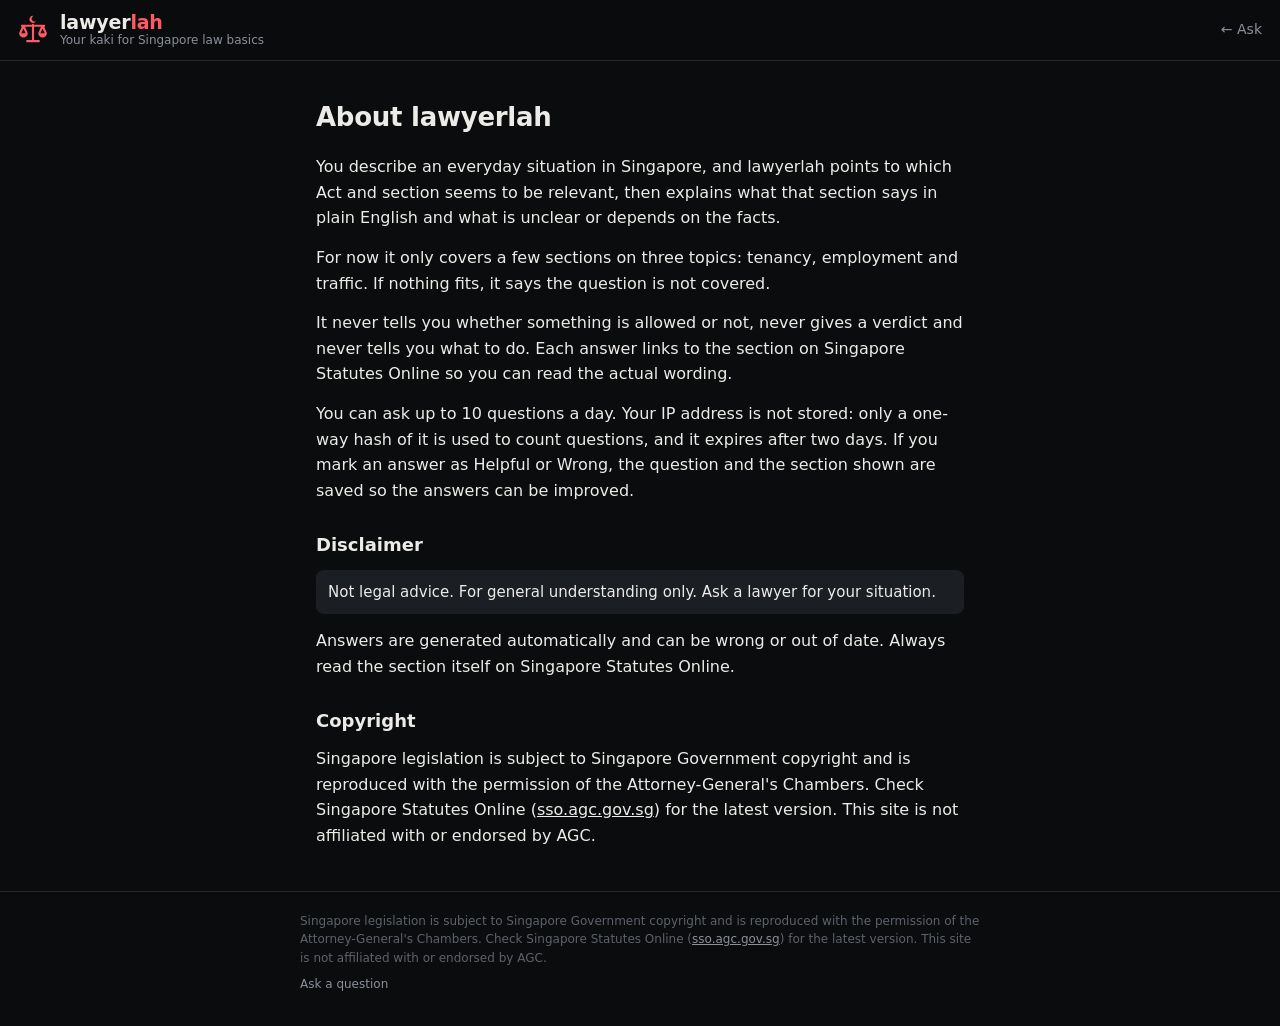
==== web/about.html @ f3852df4 "LawyerLah v1: static site, Cloudflare Worker API, placeholder law data Mobile-first dark site (plain" ====
<!doctype html>
<html lang="en">
<head>
  <meta charset="utf-8">
  <meta name="viewport" content="width=device-width, initial-scale=1, viewport-fit=cover">
  <title>About · lawyerlah</title>
  <meta name="description" content="About lawyerlah: plain-English pointers to which Singapore Act and section seems relevant to an everyday situation. Not legal advice.">
  <meta name="theme-color" content="#0b0c0e">
  <meta name="color-scheme" content="dark">
  <link rel="icon" type="image/svg+xml" href="data:image/svg+xml,%3Csvg xmlns='http://www.w3.org/2000/svg' viewBox='0 0 32 32'%3E%3Crect width='32' height='32' rx='7' fill='%230b0c0e'/%3E%3Cg transform='translate(2.4 2.6) scale(.85)'%3E%3Cpath fill='%23ff5a64' d='M16.74 2.78A3.3 3.3 0 1 0 18.84 7.69A2.7 2.7 0 1 1 16.74 2.78Z'/%3E%3Cpath fill='none' stroke='%23ff5a64' stroke-width='2.4' stroke-linecap='round' stroke-linejoin='round' d='M16 11v15M10.5 26.5h11M5.5 12h21M7 12 4 19M7 12l3 7M25 12l-3 7M25 12l3 7'/%3E%3Cpath fill='%23ff5a64' d='M3 19h8a4 4 0 0 1-8 0zM21 19h8a4 4 0 0 1-8 0z'/%3E%3C/g%3E%3C/svg%3E">
  <link rel="canonical" href="https://lawyerlah.com/about">
  <meta property="og:type" content="website">
  <meta property="og:site_name" content="lawyerlah">
  <meta property="og:title" content="About · lawyerlah">
  <meta property="og:description" content="Plain-English pointers to which Singapore Act and section seems relevant to an everyday situation. Not legal advice.">
  <meta property="og:url" content="https://lawyerlah.com/about">
  <meta property="og:image" content="https://lawyerlah.com/og.png">
  <meta property="og:image:width" content="1200">
  <meta property="og:image:height" content="630">
  <meta name="twitter:card" content="summary_large_image">
  <meta name="twitter:title" content="About · lawyerlah">
  <meta name="twitter:description" content="Plain-English pointers to which Singapore Act and section seems relevant to an everyday situation. Not legal advice.">
  <meta name="twitter:image" content="https://lawyerlah.com/og.png">
  <link rel="stylesheet" href="style.css">
</head>
<body>
  <header class="top">
    <a class="brand" href="/" aria-label="lawyerlah home">
      <svg class="mark" viewBox="0 0 32 32" aria-hidden="true">
        <path fill="currentColor" d="M16.74 2.78A3.3 3.3 0 1 0 18.84 7.69A2.7 2.7 0 1 1 16.74 2.78Z"/>
        <path fill="none" stroke="currentColor" stroke-width="2" stroke-linecap="round" stroke-linejoin="round" d="M16 11v15M10.5 26.5h11M5.5 12h21M7 12 4 19M7 12l3 7M25 12l-3 7M25 12l3 7"/>
        <path fill="currentColor" d="M3 19h8a4 4 0 0 1-8 0zM21 19h8a4 4 0 0 1-8 0z"/>
      </svg>
      <span class="brand-text">
        <span class="wordmark">lawyer<span class="accent">lah</span></span>
        <span class="tagline">Your kaki for Singapore law basics</span>
      </span>
    </a>
    <a class="top-link" href="/">← Ask</a>
  </header>

  <main class="about">
    <h1 class="about-title">About lawyerlah</h1>
    <p>You describe an everyday situation in Singapore, and lawyerlah points to which Act and section seems to be relevant, then explains what that section says in plain English and what is unclear or depends on the facts.</p>
    <p>For now it only covers a few sections on three topics: tenancy, employment and traffic. If nothing fits, it says the question is not covered.</p>
    <p>It never tells you whether something is allowed or not, never gives a verdict and never tells you what to do. Each answer links to the section on Singapore Statutes Online so you can read the actual wording.</p>
    <p>You can ask up to 10 questions a day. Your IP address is not stored: only a one-way hash of it is used to count questions, and it expires after two days. If you mark an answer as Helpful or Wrong, the question and the section shown are saved so the answers can be improved.</p>

    <h2 class="section-title">Disclaimer</h2>
    <p class="disclaimer">Not legal advice. For general understanding only. Ask a lawyer for your situation.</p>
    <p>Answers are generated automatically and can be wrong or out of date. Always read the section itself on Singapore Statutes Online.</p>

    <h2 class="section-title">Copyright</h2>
    <p>Singapore legislation is subject to Singapore Government copyright and is reproduced with the permission of the Attorney-General's Chambers. Check Singapore Statutes Online (<a href="https://sso.agc.gov.sg/" target="_blank" rel="noopener noreferrer">sso.agc.gov.sg</a>) for the latest version. This site is not affiliated with or endorsed by AGC.</p>
  </main>

  <footer class="foot">
    <p>Singapore legislation is subject to Singapore Government copyright and is reproduced with the permission of the Attorney-General's Chambers. Check Singapore Statutes Online (<a href="https://sso.agc.gov.sg/" target="_blank" rel="noopener noreferrer">sso.agc.gov.sg</a>) for the latest version. This site is not affiliated with or endorsed by AGC.</p>
    <p class="foot-links"><a href="/">Ask a question</a></p>
  </footer>
</body>
</html>
---- web/style.css ----
:root {
  --bg: #0b0c0e;
  --surface: #141619;
  --surface-2: #1b1e22;
  --line: #24272c;
  --text: #ecebe7;
  --muted: #8b9099;
  --faint: #5d626b;
  --accent: #ff5a64; /* the one accent: Singapore red, lifted for the dark background */
  --accent-ink: #0b0c0e;
  --warn: #ff9f1c;
  --warn-bg: rgba(255, 159, 28, 0.12);
  --ok: #3ccf7a;

  --radius: 12px;
  --sans: system-ui, -apple-system, "Segoe UI", Roboto, "Helvetica Neue", Arial, sans-serif;
  color-scheme: dark;
}

* { box-sizing: border-box; }
html, body { margin: 0; }
body {
  background: var(--bg);
  color: var(--text);
  font: 16px/1.5 var(--sans);
  -webkit-font-smoothing: antialiased;
  -webkit-tap-highlight-color: transparent;
  min-height: 100dvh;
  display: flex;
  flex-direction: column;
}
button, input, textarea { font: inherit; color: inherit; }
button { cursor: pointer; }
a { color: var(--text); }
[hidden] { display: none !important; }
:focus-visible { outline: 2px solid var(--accent); outline-offset: 2px; }

/* ------------------------------------------------------------ header */
.top {
  position: sticky; top: 0; z-index: 10;
  display: flex; align-items: center; justify-content: space-between; gap: 12px;
  padding: calc(12px + env(safe-area-inset-top)) 16px 12px;
  background: rgba(11, 12, 14, 0.92);
  backdrop-filter: blur(10px);
  -webkit-backdrop-filter: blur(10px);
  border-bottom: 1px solid var(--line);
}
.brand { display: flex; align-items: center; gap: 10px; min-width: 0; text-decoration: none; color: var(--text); }
.mark { width: 34px; height: 34px; flex: none; color: var(--accent); }
.brand-text { display: flex; flex-direction: column; line-height: 1.15; min-width: 0; }
.wordmark { font-weight: 700; font-size: 19px; letter-spacing: -0.01em; }
.accent { color: var(--accent); }
.tagline { color: var(--muted); font-size: 12px; white-space: nowrap; overflow: hidden; text-overflow: ellipsis; }
.top-link { color: var(--muted); font-size: 14px; text-decoration: none; padding: 6px 2px; white-space: nowrap; }
.top-link:hover { color: var(--text); }

main { flex: 1; width: 100%; max-width: 680px; margin: 0 auto; padding: 16px; }

/* ------------------------------------------------------------ banner */
.banner {
  margin-bottom: 12px; padding: 10px 12px; border-radius: var(--radius);
  background: var(--warn-bg); color: var(--warn); font-size: 14px;
}

/* ------------------------------------------------------------ ask */
.ask { display: flex; flex-direction: column; gap: 10px; }
.ask-label { font-size: 22px; font-weight: 650; letter-spacing: -0.01em; }
textarea {
  width: 100%; min-height: 128px; resize: vertical;
  padding: 14px; border-radius: var(--radius);
  background: var(--surface); border: 1px solid var(--line);
  font-size: 17px; line-height: 1.45;
}
textarea::placeholder { color: var(--faint); }
textarea:focus { border-color: var(--accent); outline: none; }
.ask-row { display: flex; align-items: center; justify-content: space-between; gap: 12px; }
.count { color: var(--faint); font-size: 13px; font-variant-numeric: tabular-nums; }
.count.near { color: var(--warn); }
.field-error { margin: 0; color: var(--warn); font-size: 14px; }

.btn {
  display: inline-flex; align-items: center; justify-content: center; gap: 6px;
  min-height: 44px; padding: 10px 18px; border-radius: 999px;
  background: var(--surface-2); border: 1px solid var(--line);
  font-weight: 600; font-size: 15px; text-decoration: none; color: var(--text);
}
.btn:hover { border-color: var(--faint); }
.btn-primary { background: var(--accent); border-color: var(--accent); color: var(--accent-ink); }
.btn-primary:hover { filter: brightness(1.08); border-color: var(--accent); }
.btn:disabled { opacity: 0.55; cursor: default; }
.btn-block { width: 100%; text-align: center; }
.btn-small { min-height: 38px; padding: 6px 14px; font-size: 14px; }
.btn[aria-pressed="true"] { border-color: var(--accent); color: var(--accent); }

.chips { display: flex; flex-direction: column; gap: 8px; margin-top: 4px; }
.chip {
  text-align: left; padding: 10px 14px; border-radius: var(--radius);
  background: transparent; border: 1px solid var(--line); color: var(--muted); font-size: 14px;
}
.chip:hover { color: var(--text); border-color: var(--faint); }

/* ------------------------------------------------------------ result cards */
.result { margin-top: 20px; scroll-margin-top: 80px; }
.card {
  background: var(--surface); border: 1px solid var(--line); border-radius: var(--radius);
  padding: 16px; display: flex; flex-direction: column; gap: 16px;
}
.block p { margin: 4px 0 0; }
.label {
  margin: 0; font-size: 12px; font-weight: 650; letter-spacing: 0.08em; text-transform: uppercase; color: var(--muted);
}
.law { font-size: 19px; font-weight: 650; line-height: 1.3; }
.law .sec { display: block; color: var(--accent); font-size: 16px; margin-top: 2px; }

.feedback {
  display: flex; flex-wrap: wrap; align-items: center; justify-content: space-between; gap: 8px;
  padding-top: 14px; border-top: 1px solid var(--line);
}
.feedback-q { color: var(--muted); font-size: 14px; }
.feedback-btns { display: flex; gap: 8px; }
.feedback-thanks { color: var(--ok); font-size: 14px; width: 100%; }

.disclaimer {
  margin: 0; padding: 10px 12px; border-radius: 8px;
  background: var(--surface-2); color: var(--muted); font-size: 13px;
}

.notice-title { margin: 0; font-size: 17px; }
.notice-text { margin: 0; color: var(--muted); }
.notice.warn .notice-title { color: var(--warn); }
.notice .btn { align-self: flex-start; }

/* loading */
.loading-text { margin: 0; display: flex; align-items: center; gap: 10px; color: var(--muted); }
.spinner {
  width: 16px; height: 16px; border-radius: 50%;
  border: 2px solid var(--line); border-top-color: var(--accent);
  animation: spin 0.8s linear infinite;
}
.skeleton { height: 14px; border-radius: 6px; background: var(--surface-2); animation: pulse 1.2s ease-in-out infinite; }
.skeleton.w60 { width: 60%; }
.skeleton.w80 { width: 80%; }
@keyframes spin { to { transform: rotate(360deg); } }
@keyframes pulse { 50% { opacity: 0.45; } }
@media (prefers-reduced-motion: reduce) {
  .spinner, .skeleton { animation: none; }
}

/* ------------------------------------------------------------ topics */
.topics { margin-top: 32px; }
.section-title { margin: 0 0 10px; font-size: 18px; font-weight: 650; }
.topic-list { list-style: none; margin: 0; padding: 0; display: flex; flex-direction: column; gap: 8px; }
details { background: var(--surface); border: 1px solid var(--line); border-radius: var(--radius); }
summary {
  list-style: none; cursor: pointer; padding: 14px 40px 14px 16px; position: relative;
  display: flex; flex-direction: column; gap: 2px;
}
summary::-webkit-details-marker { display: none; }
summary::after {
  content: ""; position: absolute; right: 18px; top: 50%; width: 8px; height: 8px;
  border-right: 2px solid var(--muted); border-bottom: 2px solid var(--muted);
  transform: translateY(-70%) rotate(45deg); transition: transform 0.15s;
}
details[open] summary::after { transform: translateY(-30%) rotate(-135deg); }
.topic-name { font-weight: 650; }
.topic-sub { color: var(--muted); font-size: 14px; }
.topic-qs { display: flex; flex-direction: column; gap: 8px; padding: 0 12px 12px; }

/* ------------------------------------------------------------ about */
.about { line-height: 1.6; }
.about p { margin: 0 0 14px; }
.about-title { margin: 8px 0 16px; font-size: 26px; letter-spacing: -0.01em; }
.about .section-title { margin-top: 28px; }
.about .disclaimer { font-size: 15px; color: var(--text); }

/* ------------------------------------------------------------ footer */
.foot {
  border-top: 1px solid var(--line); color: var(--faint); font-size: 12px; line-height: 1.55;
  padding: 20px 16px calc(24px + env(safe-area-inset-bottom));
}
.foot p { max-width: 680px; margin: 0 auto 8px; }
.foot a { color: var(--muted); }
.foot-links a { text-decoration: none; }

@media (min-width: 640px) {
  main { padding: 28px 16px; }
  .ask-label { font-size: 26px; }
  .chips { flex-direction: row; flex-wrap: wrap; }
  .chips .chip { flex: 1 1 30%; }
}
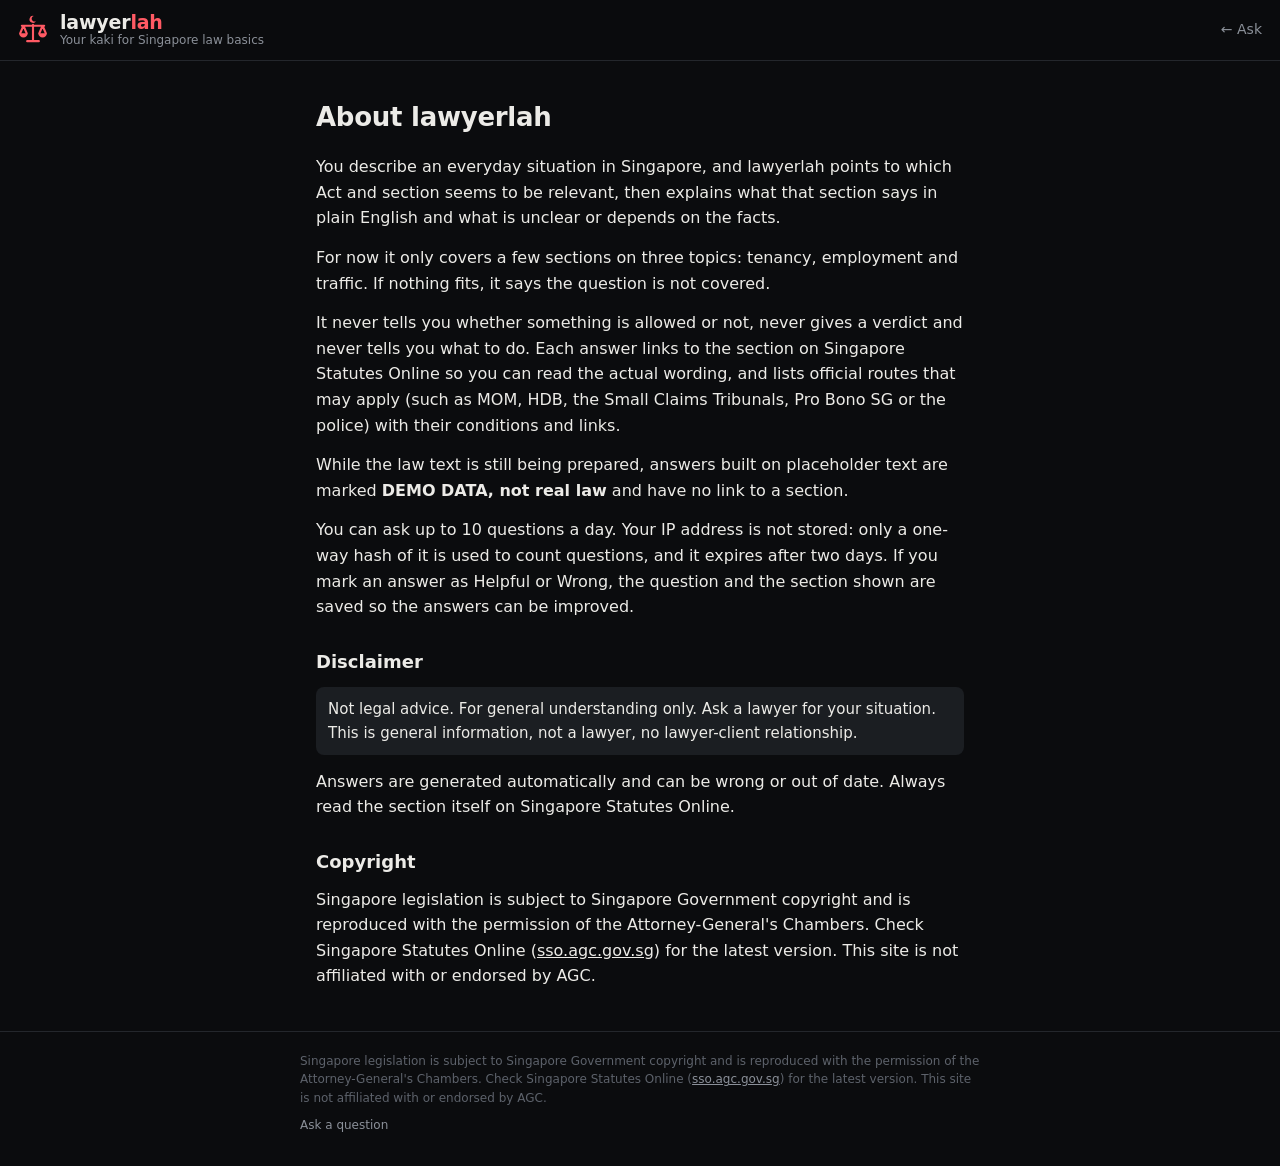
==== commit fafe203b: "Serve site and API from one Worker; demo-data flag; global AI cap; official routes - One Worker serv" ====
--- a/web/about.html
+++ b/web/about.html
@@ -8,19 +8,19 @@
   <meta name="theme-color" content="#0b0c0e">
   <meta name="color-scheme" content="dark">
   <link rel="icon" type="image/svg+xml" href="data:image/svg+xml,%3Csvg xmlns='http://www.w3.org/2000/svg' viewBox='0 0 32 32'%3E%3Crect width='32' height='32' rx='7' fill='%230b0c0e'/%3E%3Cg transform='translate(2.4 2.6) scale(.85)'%3E%3Cpath fill='%23ff5a64' d='M16.74 2.78A3.3 3.3 0 1 0 18.84 7.69A2.7 2.7 0 1 1 16.74 2.78Z'/%3E%3Cpath fill='none' stroke='%23ff5a64' stroke-width='2.4' stroke-linecap='round' stroke-linejoin='round' d='M16 11v15M10.5 26.5h11M5.5 12h21M7 12 4 19M7 12l3 7M25 12l-3 7M25 12l3 7'/%3E%3Cpath fill='%23ff5a64' d='M3 19h8a4 4 0 0 1-8 0zM21 19h8a4 4 0 0 1-8 0z'/%3E%3C/g%3E%3C/svg%3E">
-  <link rel="canonical" href="https://lawyerlah.com/about">
+  <link rel="canonical" href="/about">
   <meta property="og:type" content="website">
   <meta property="og:site_name" content="lawyerlah">
   <meta property="og:title" content="About · lawyerlah">
   <meta property="og:description" content="Plain-English pointers to which Singapore Act and section seems relevant to an everyday situation. Not legal advice.">
-  <meta property="og:url" content="https://lawyerlah.com/about">
-  <meta property="og:image" content="https://lawyerlah.com/og.png">
+  <meta property="og:url" content="/about">
+  <meta property="og:image" content="/og.png">
   <meta property="og:image:width" content="1200">
   <meta property="og:image:height" content="630">
   <meta name="twitter:card" content="summary_large_image">
   <meta name="twitter:title" content="About · lawyerlah">
   <meta name="twitter:description" content="Plain-English pointers to which Singapore Act and section seems relevant to an everyday situation. Not legal advice.">
-  <meta name="twitter:image" content="https://lawyerlah.com/og.png">
+  <meta name="twitter:image" content="/og.png">
   <link rel="stylesheet" href="style.css">
 </head>
 <body>
@@ -43,11 +43,12 @@
     <h1 class="about-title">About lawyerlah</h1>
     <p>You describe an everyday situation in Singapore, and lawyerlah points to which Act and section seems to be relevant, then explains what that section says in plain English and what is unclear or depends on the facts.</p>
     <p>For now it only covers a few sections on three topics: tenancy, employment and traffic. If nothing fits, it says the question is not covered.</p>
-    <p>It never tells you whether something is allowed or not, never gives a verdict and never tells you what to do. Each answer links to the section on Singapore Statutes Online so you can read the actual wording.</p>
+    <p>It never tells you whether something is allowed or not, never gives a verdict and never tells you what to do. Each answer links to the section on Singapore Statutes Online so you can read the actual wording, and lists official routes that may apply (such as MOM, HDB, the Small Claims Tribunals, Pro Bono SG or the police) with their conditions and links.</p>
+    <p>While the law text is still being prepared, answers built on placeholder text are marked <strong>DEMO DATA, not real law</strong> and have no link to a section.</p>
     <p>You can ask up to 10 questions a day. Your IP address is not stored: only a one-way hash of it is used to count questions, and it expires after two days. If you mark an answer as Helpful or Wrong, the question and the section shown are saved so the answers can be improved.</p>
 
     <h2 class="section-title">Disclaimer</h2>
-    <p class="disclaimer">Not legal advice. For general understanding only. Ask a lawyer for your situation.</p>
+    <p class="disclaimer">Not legal advice. For general understanding only. Ask a lawyer for your situation. This is general information, not a lawyer, no lawyer-client relationship.</p>
     <p>Answers are generated automatically and can be wrong or out of date. Always read the section itself on Singapore Statutes Online.</p>
 
     <h2 class="section-title">Copyright</h2>
--- a/web/style.css
+++ b/web/style.css
@@ -125,6 +125,24 @@
   background: var(--surface-2); color: var(--muted); font-size: 13px;
 }
 
+/* demo data banner: shown on every answer built on placeholder law text */
+.demo-banner {
+  display: flex; flex-direction: column; gap: 2px;
+  margin: -4px 0 0; padding: 12px 14px; border-radius: 8px;
+  background: var(--warn-bg); border: 2px solid var(--warn); color: var(--warn); font-size: 14px;
+}
+.demo-banner strong { font-size: 16px; letter-spacing: 0.04em; text-transform: uppercase; }
+.demo-banner span { color: var(--text); }
+
+/* official routes */
+.routes-note { color: var(--muted); font-size: 14px; }
+.routes { list-style: none; margin: 10px 0 0; padding: 0; display: flex; flex-direction: column; gap: 10px; }
+.route { padding: 12px; border-radius: 8px; background: var(--surface-2); font-size: 14px; }
+.route p { margin: 4px 0 0; color: var(--muted); }
+.route-name { font-weight: 650; font-size: 15px; color: var(--text); text-decoration: none; }
+a.route-name:hover { text-decoration: underline; }
+.route-k { color: var(--text); font-weight: 600; }
+
 .notice-title { margin: 0; font-size: 17px; }
 .notice-text { margin: 0; color: var(--muted); }
 .notice.warn .notice-title { color: var(--warn); }
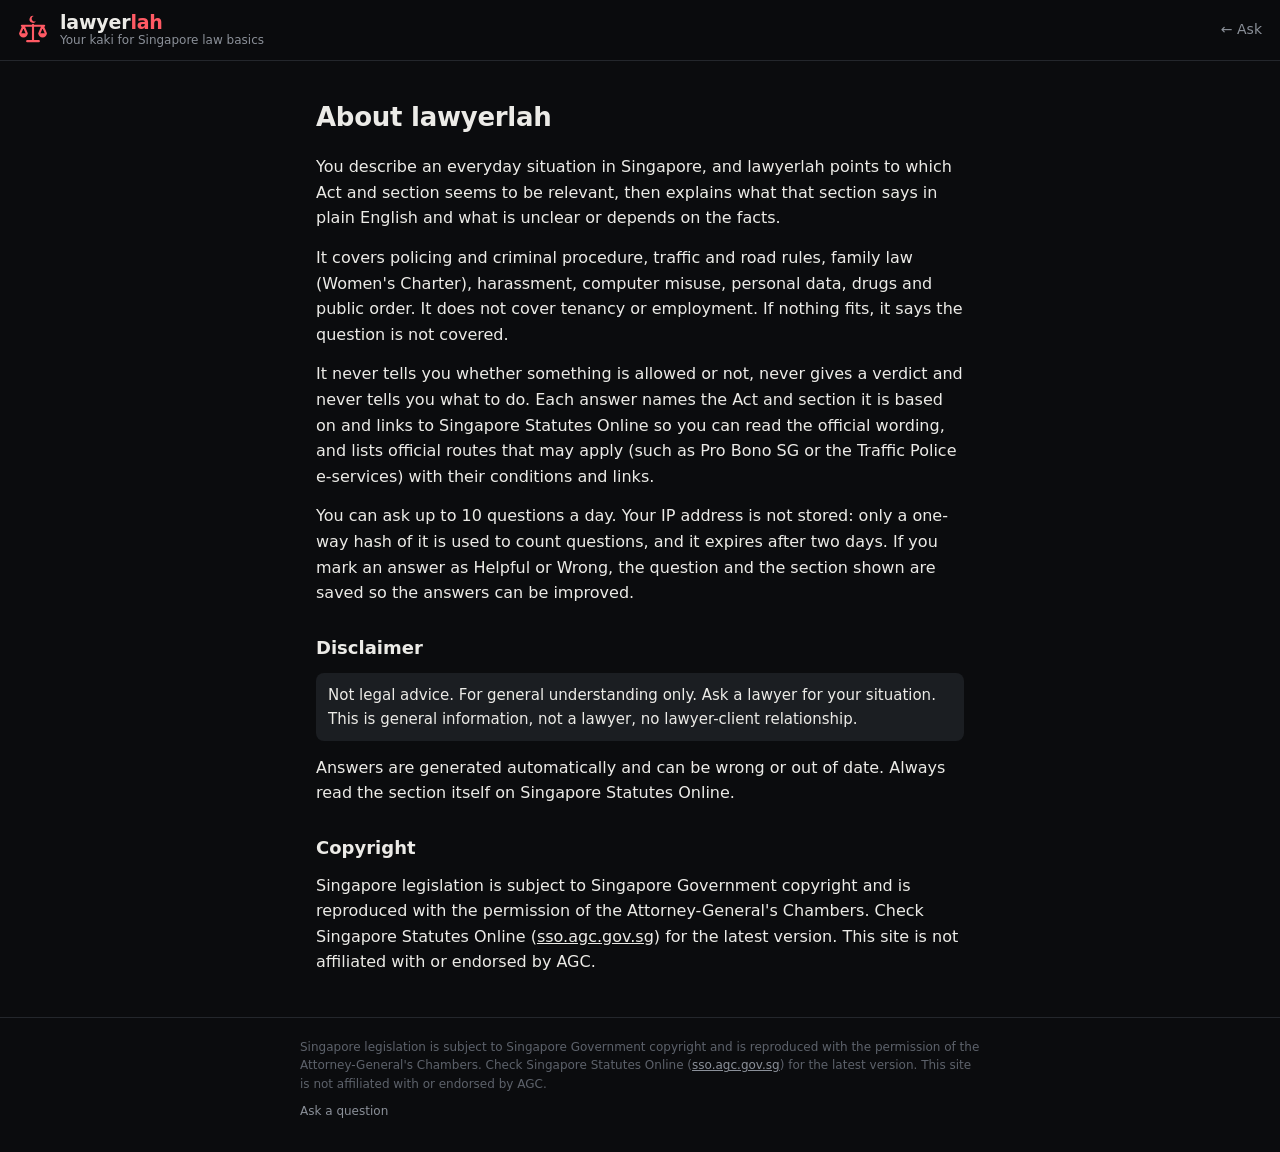
==== commit 438c997b: "Coverage text matches the Acts loaded; real KV record shapes; Act name map - Home page chips, browse" ====
--- a/web/about.html
+++ b/web/about.html
@@ -7,6 +7,7 @@
   <meta name="description" content="About lawyerlah: plain-English pointers to which Singapore Act and section seems relevant to an everyday situation. Not legal advice.">
   <meta name="theme-color" content="#0b0c0e">
   <meta name="color-scheme" content="dark">
+  <meta name="robots" content="noindex, nofollow, noarchive, nosnippet">
   <link rel="icon" type="image/svg+xml" href="data:image/svg+xml,%3Csvg xmlns='http://www.w3.org/2000/svg' viewBox='0 0 32 32'%3E%3Crect width='32' height='32' rx='7' fill='%230b0c0e'/%3E%3Cg transform='translate(2.4 2.6) scale(.85)'%3E%3Cpath fill='%23ff5a64' d='M16.74 2.78A3.3 3.3 0 1 0 18.84 7.69A2.7 2.7 0 1 1 16.74 2.78Z'/%3E%3Cpath fill='none' stroke='%23ff5a64' stroke-width='2.4' stroke-linecap='round' stroke-linejoin='round' d='M16 11v15M10.5 26.5h11M5.5 12h21M7 12 4 19M7 12l3 7M25 12l-3 7M25 12l3 7'/%3E%3Cpath fill='%23ff5a64' d='M3 19h8a4 4 0 0 1-8 0zM21 19h8a4 4 0 0 1-8 0z'/%3E%3C/g%3E%3C/svg%3E">
   <link rel="canonical" href="/about">
   <meta property="og:type" content="website">
@@ -42,9 +43,8 @@
   <main class="about">
     <h1 class="about-title">About lawyerlah</h1>
     <p>You describe an everyday situation in Singapore, and lawyerlah points to which Act and section seems to be relevant, then explains what that section says in plain English and what is unclear or depends on the facts.</p>
-    <p>For now it only covers a few sections on three topics: tenancy, employment and traffic. If nothing fits, it says the question is not covered.</p>
-    <p>It never tells you whether something is allowed or not, never gives a verdict and never tells you what to do. Each answer links to the section on Singapore Statutes Online so you can read the actual wording, and lists official routes that may apply (such as MOM, HDB, the Small Claims Tribunals, Pro Bono SG or the police) with their conditions and links.</p>
-    <p>While the law text is still being prepared, answers built on placeholder text are marked <strong>DEMO DATA, not real law</strong> and have no link to a section.</p>
+    <p>It covers policing and criminal procedure, traffic and road rules, family law (Women's Charter), harassment, computer misuse, personal data, drugs and public order. It does not cover tenancy or employment. If nothing fits, it says the question is not covered.</p>
+    <p>It never tells you whether something is allowed or not, never gives a verdict and never tells you what to do. Each answer names the Act and section it is based on and links to Singapore Statutes Online so you can read the official wording, and lists official routes that may apply (such as Pro Bono SG or the Traffic Police e-services) with their conditions and links.</p>
     <p>You can ask up to 10 questions a day. Your IP address is not stored: only a one-way hash of it is used to count questions, and it expires after two days. If you mark an answer as Helpful or Wrong, the question and the section shown are saved so the answers can be improved.</p>
 
     <h2 class="section-title">Disclaimer</h2>
--- a/web/style.css
+++ b/web/style.css
@@ -109,8 +109,20 @@
 .label {
   margin: 0; font-size: 12px; font-weight: 650; letter-spacing: 0.08em; text-transform: uppercase; color: var(--muted);
 }
-.law { font-size: 19px; font-weight: 650; line-height: 1.3; }
-.law .sec { display: block; color: var(--accent); font-size: 16px; margin-top: 2px; }
+.short-answer { font-size: 18px; line-height: 1.5; }
+.block .figures-note {
+  margin-top: 8px; padding: 8px 10px; border-radius: 8px;
+  background: var(--warn-bg); color: var(--warn); font-size: 14px;
+}
+.depends { margin: 6px 0 0; padding-left: 20px; display: flex; flex-direction: column; gap: 4px; }
+.source { color: var(--faint); font-size: 12px; line-height: 1.5; }
+.source p { margin: 0; }
+.source p + p { margin-top: 2px; }
+.source a { color: var(--muted); }
+.further { font-size: 13px; color: var(--muted); }
+.further p { margin: 0; }
+.further a { color: var(--text); }
+.further .further-note { color: var(--faint); font-size: 12px; margin-top: 2px; }
 
 .feedback {
   display: flex; flex-wrap: wrap; align-items: center; justify-content: space-between; gap: 8px;
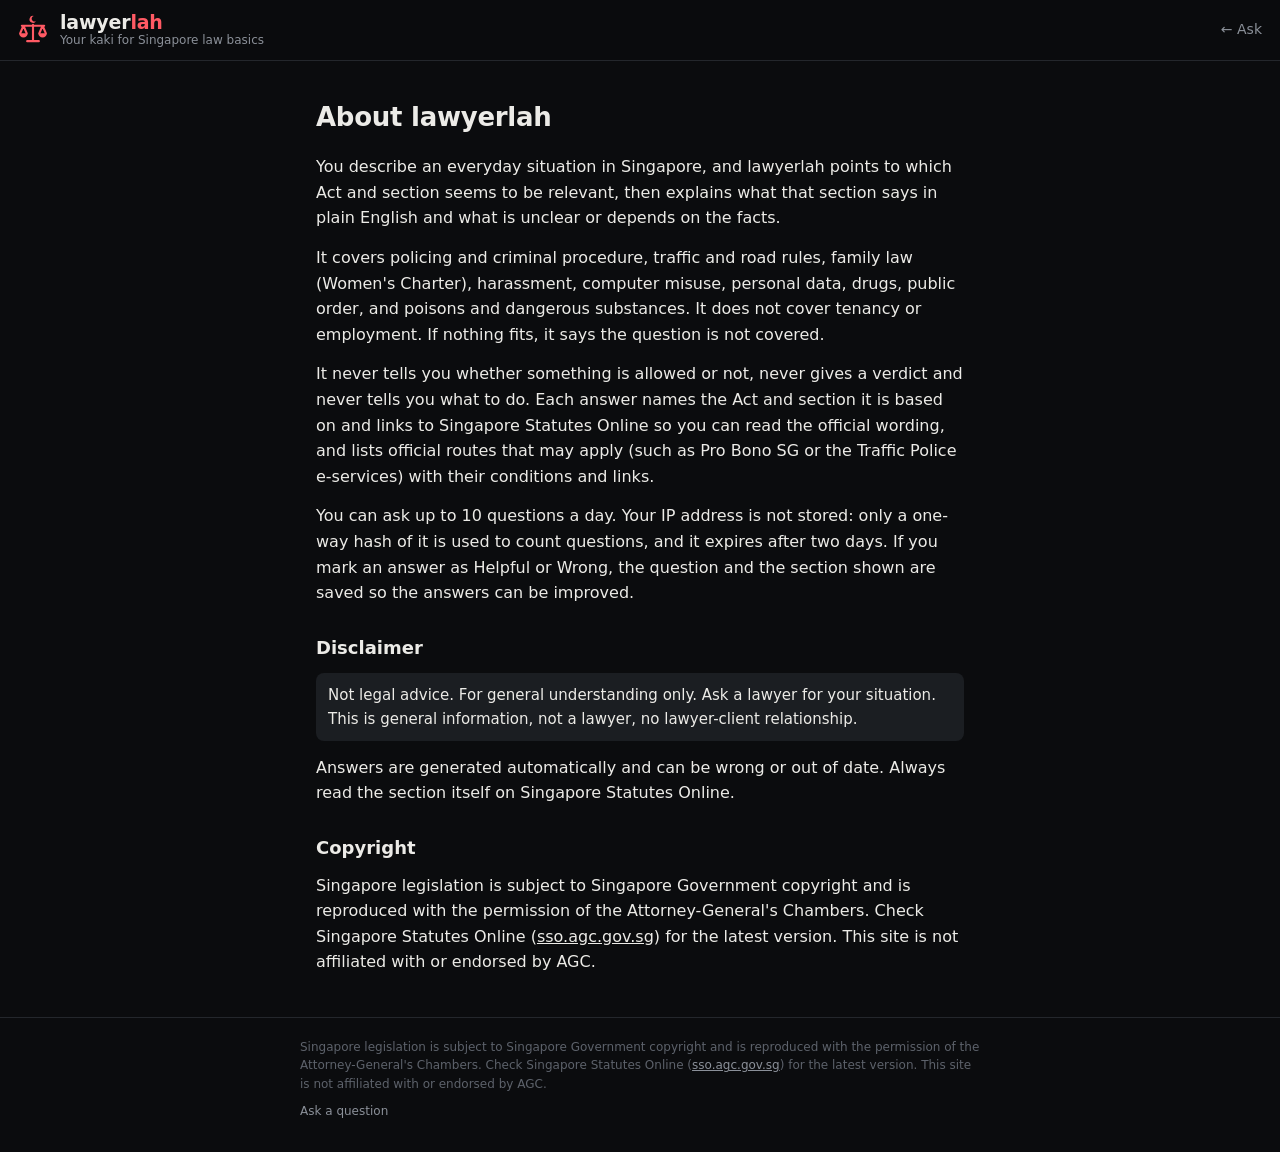
==== commit 08a823d6: "Plain-language answers, special-Act scope, Poisons codes, real CPC s78 fixture Plain language: - Ans" ====
--- a/web/about.html
+++ b/web/about.html
@@ -43,7 +43,7 @@
   <main class="about">
     <h1 class="about-title">About lawyerlah</h1>
     <p>You describe an everyday situation in Singapore, and lawyerlah points to which Act and section seems to be relevant, then explains what that section says in plain English and what is unclear or depends on the facts.</p>
-    <p>It covers policing and criminal procedure, traffic and road rules, family law (Women's Charter), harassment, computer misuse, personal data, drugs and public order. It does not cover tenancy or employment. If nothing fits, it says the question is not covered.</p>
+    <p>It covers policing and criminal procedure, traffic and road rules, family law (Women's Charter), harassment, computer misuse, personal data, drugs, public order, and poisons and dangerous substances. It does not cover tenancy or employment. If nothing fits, it says the question is not covered.</p>
     <p>It never tells you whether something is allowed or not, never gives a verdict and never tells you what to do. Each answer names the Act and section it is based on and links to Singapore Statutes Online so you can read the official wording, and lists official routes that may apply (such as Pro Bono SG or the Traffic Police e-services) with their conditions and links.</p>
     <p>You can ask up to 10 questions a day. Your IP address is not stored: only a one-way hash of it is used to count questions, and it expires after two days. If you mark an answer as Helpful or Wrong, the question and the section shown are saved so the answers can be improved.</p>
 
